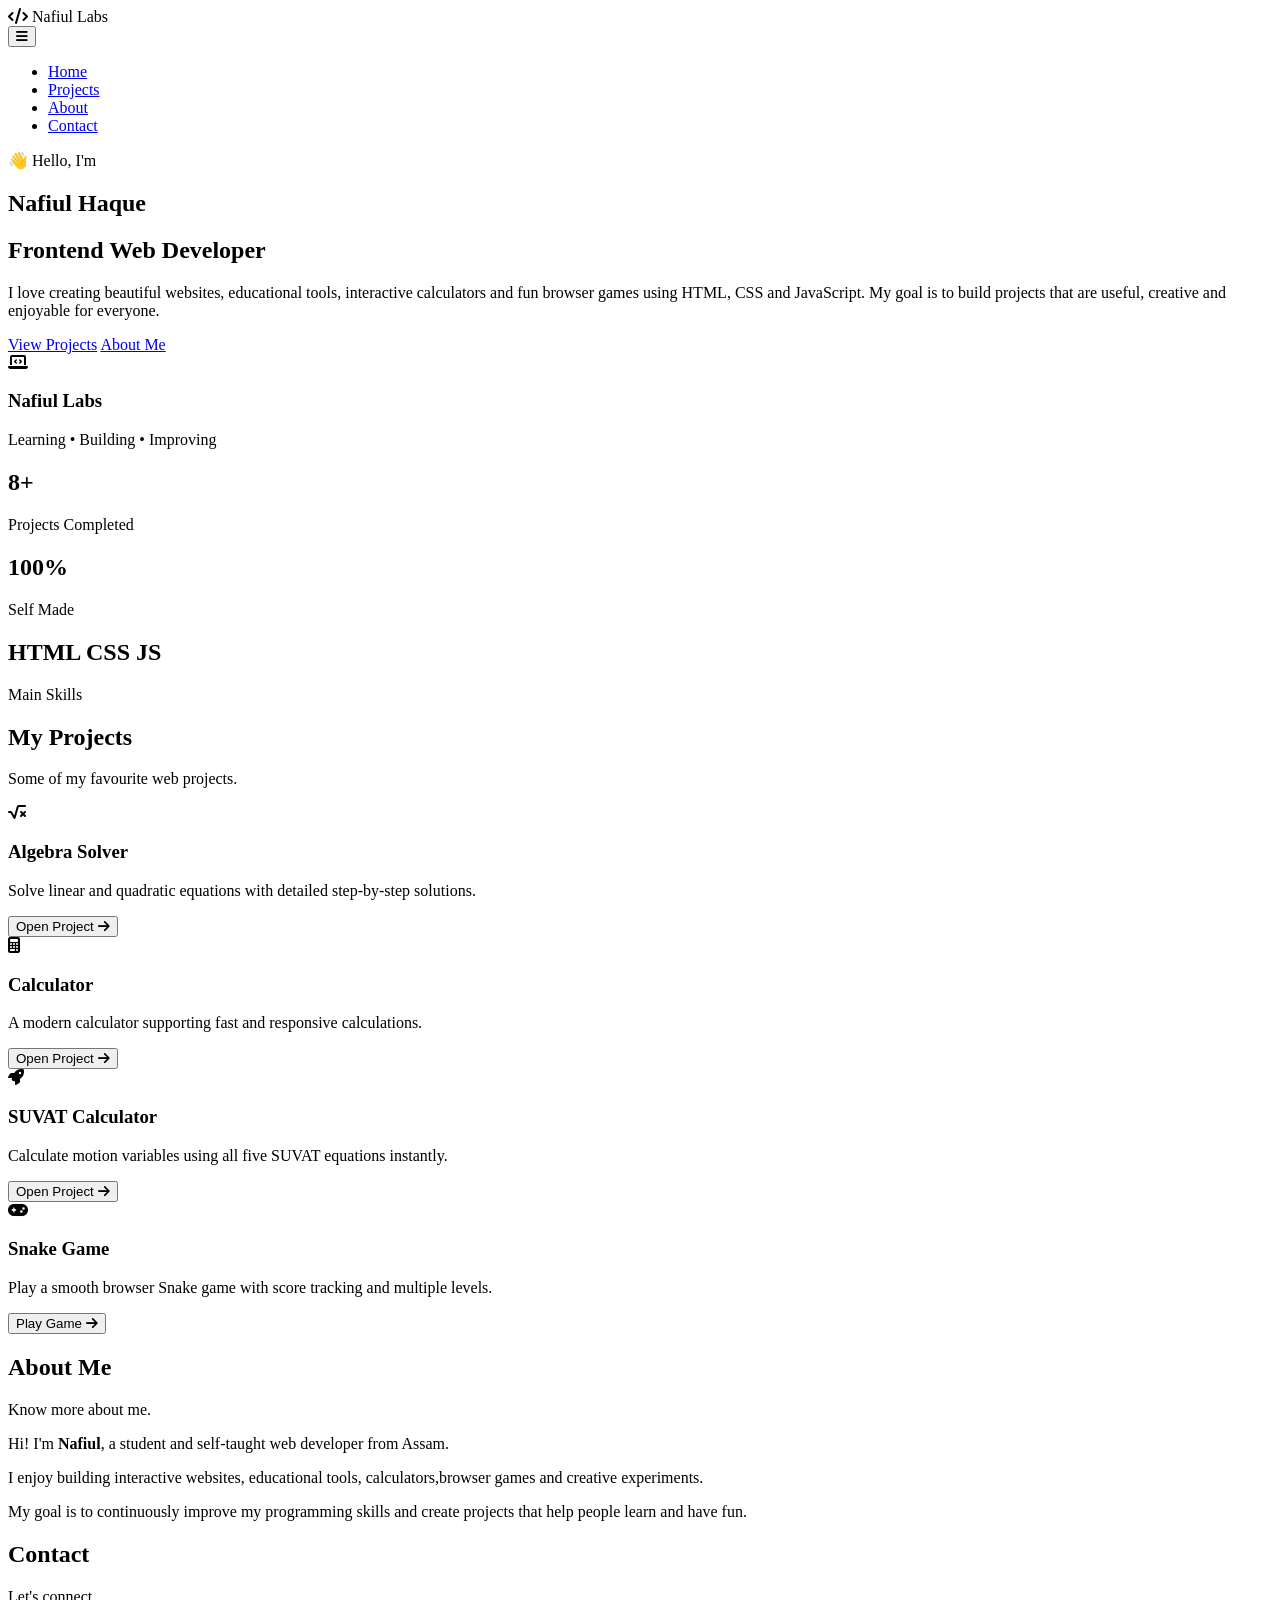
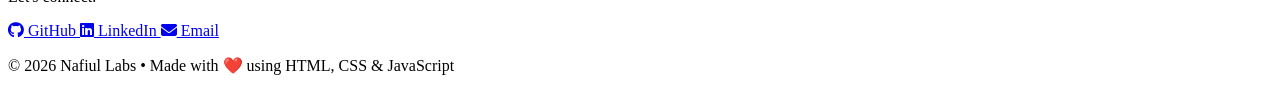
==== index.html @ af65a6b1 "Add files via upload" ====
<!DOCTYPE html>
<html lang="en">
<head>
    <meta charset="UTF-8">
    <meta name="viewport" content="width=device-width, initial-scale=1.0">

    <title>Nafiul Labs | Portfolio</title>

    <meta name="description" content="Portfolio of Nafiul - Interactive Web Developer creating calculators, games and educational web applications using HTML, CSS and JavaScript.">

    <!-- Google Font -->
    <link rel="preconnect" href="https://fonts.googleapis.com">
    <link rel="preconnect" href="https://fonts.gstatic.com" crossorigin>

    <link href="https://fonts.googleapis.com/css2?family=Poppins:wght@300;400;500;600;700;800&display=swap" rel="stylesheet">

    <!-- Font Awesome -->
    <link rel="stylesheet"
    href="https://cdnjs.cloudflare.com/ajax/libs/font-awesome/6.7.2/css/all.min.css">

    <link rel="stylesheet" href="style.css">
</head>

<body>

<header>

<nav class="navbar">

<div class="logo">

<i class="fa-solid fa-code"></i>

<span>Nafiul Labs</span>

</div>

<button class="menu-btn">
<i class="fa-solid fa-bars"></i>
</button>

<ul class="nav-links">

<li><a href="#home">Home</a></li>

<li><a href="#projects">Projects</a></li>

<li><a href="#about">About</a></li>

<li><a href="#contact">Contact</a></li>

</ul>

</nav>

</header>

<main>

<!--HERO-->

<section class="hero" id="home">

<div class="hero-text">

<p class="welcome">👋 Hello, I'm</p>

<h1>Nafiul Haque</h1>

<h2>Frontend Web Developer</h2>

<p class="hero-description">

I love creating beautiful websites, educational tools,
interactive calculators and fun browser games using
HTML, CSS and JavaScript.

My goal is to build projects that are useful,
creative and enjoyable for everyone.

</p>

<div class="hero-buttons">

<a href="#projects" class="primary-btn">View Projects</a>

<a href="#about" class="secondary-btn">About Me</a>

</div>

</div>

<div class="hero-image">

<div class="profile-card">

<div class="circle">

<i class="fa-solid fa-laptop-code"></i>

</div>

<h3>Nafiul Labs</h3>

<p>Learning • Building • Improving</p>

</div>

</div>

</section>

<!--Statistics-->

<section class="stats">

<div class="stat-box">

<h2>8+</h2>

<p>Projects Completed</p>

</div>

<div class="stat-box">
<h2>100%</h2>

<p>Self Made</p>

</div>

<div class="stat-box">

<h2>
HTML

CSS

JS
</h2>

<p>Main Skills</p>

</div>

</section>

<!--Projects-->

<section id="projects">

<div class="section-title">

<h2>My Projects</h2>

<p>Some of my favourite web projects.</p>

</div>
  <!-- Project Card 1 -->
  <div class="project-card">

    <div class="project-icon">
      <i class="fa-solid fa-square-root-variable"></i>
    </div>

    <h3>Algebra Solver</h3>

    <p>
      Solve linear and quadratic equations with
      detailed step-by-step solutions.
    </p>

    <button class="project-btn">Open Project
    <i class="fa-solid fa-arrow-right"></i>
    </button>

  </div>

<!-- Project Card 2 -->

  <div class="project-card">

    <div class="project-icon">
      <i class="fa-solid fa-calculator"></i>
    </div>

    <h3>Calculator</h3>

    <p>
      A modern calculator supporting
      fast and responsive calculations.
    </p>

    <button class="project-btn">Open Project
      <i class="fa-solid fa-arrow-right"></i>
    </button>

  </div>

<!-- Project Card 3 -->

  <div class="project-card">

    <div class="project-icon">
      <i class="fa-solid fa-rocket"></i>
    </div>

    <h3>SUVAT Calculator</h3>

    <p>
      Calculate motion variables using
      all five SUVAT equations instantly.
    </p>

    <button class="project-btn">Open Project
    <i class="fa-solid fa-arrow-right"></i>
    </button>

  </div>
  
<!-- Project Card 4 -->

  <div class="project-card">

    <div class="project-icon">
      <i class="fa-solid fa-gamepad"></i>
    </div>

    <h3>Snake Game</h3>

    <p>
      Play a smooth browser Snake game
      with score tracking and multiple levels.
    </p>

    <button class="project-btn">Play Game
      <i class="fa-solid fa-arrow-right"></i>
    </button>

  </div>

</div>

</section>

<!-- ABOUT -->

<section id="about" class="about">

  <div class="section-title">

    <h2>About Me</h2>

    <p>Know more about me.</p>

  </div>

  <div class="about-content">

    <div class="about-text">
      <p>
        Hi! I'm <strong>Nafiul</strong>, a student and
        self-taught web developer from Assam.

      </p>

      <p>
        I enjoy building interactive websites, educational tools, calculators,browser games and creative experiments.
      </p>

      <p>
        My goal is to continuously improve my
        programming skills and create projects
        that help people learn and have fun.

      </p>

    </div>

  </div>

</section>

<!-- CONTACT -->

<section id="contact" class="contact">

  <div class="section-title">

    <h2>Contact</h2>

    <p>Let's connect.</p>

  </div>

  <div class="contact-buttons">

    <a href="#" class="social-btn">

      <i class="fa-brands fa-github"></i>

            GitHub

    </a>

    <a href="#" class="social-btn">

      <i class="fa-brands fa-linkedin"></i>
      LinkedIn

    </a>

    <a href="#" class="social-btn">

      <i class="fa-solid fa-envelope"></i>
      Email
    </a>

  </div>

</section>

</main>

<!-- FOOTER -->

<footer>

  <p>
    © 2026 Nafiul Labs • Made with ❤️ using HTML, CSS & JavaScript
  </p>

</footer>

<script src="app.js"></script>

</body>
</html>
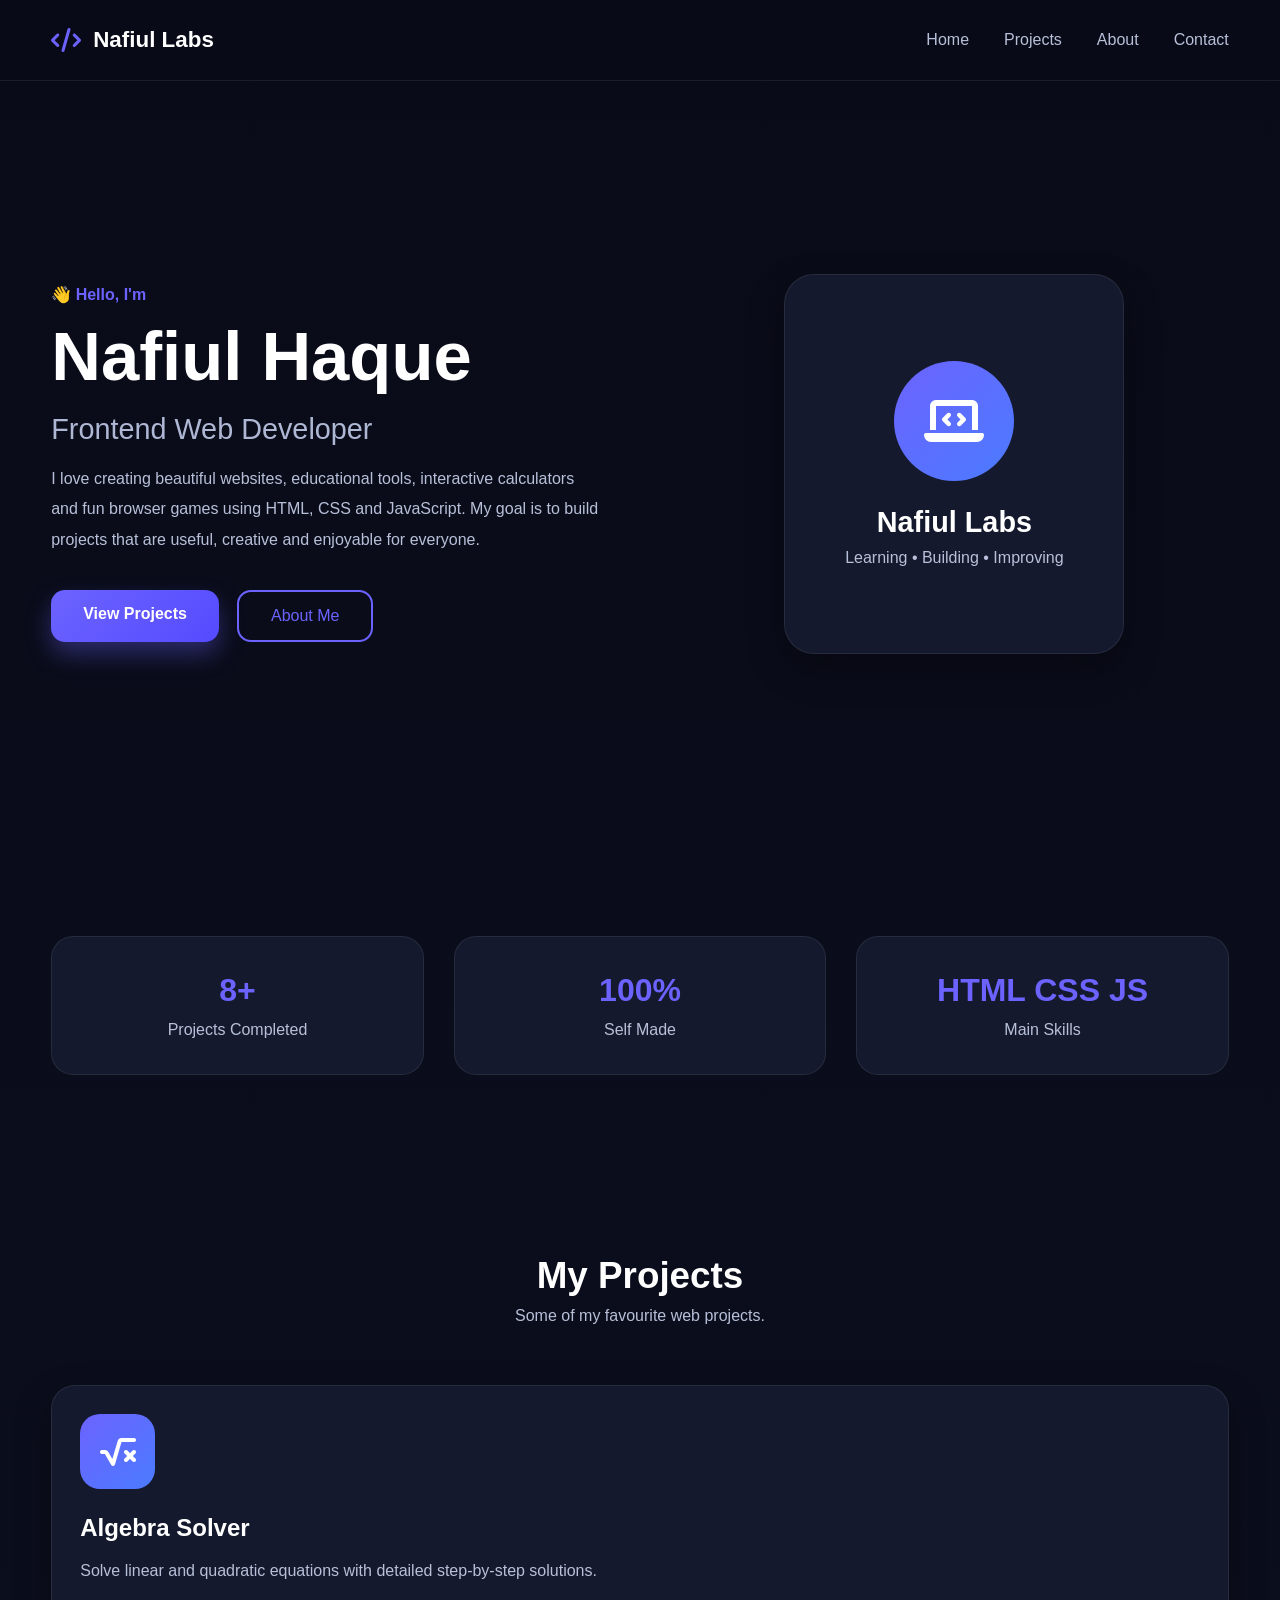
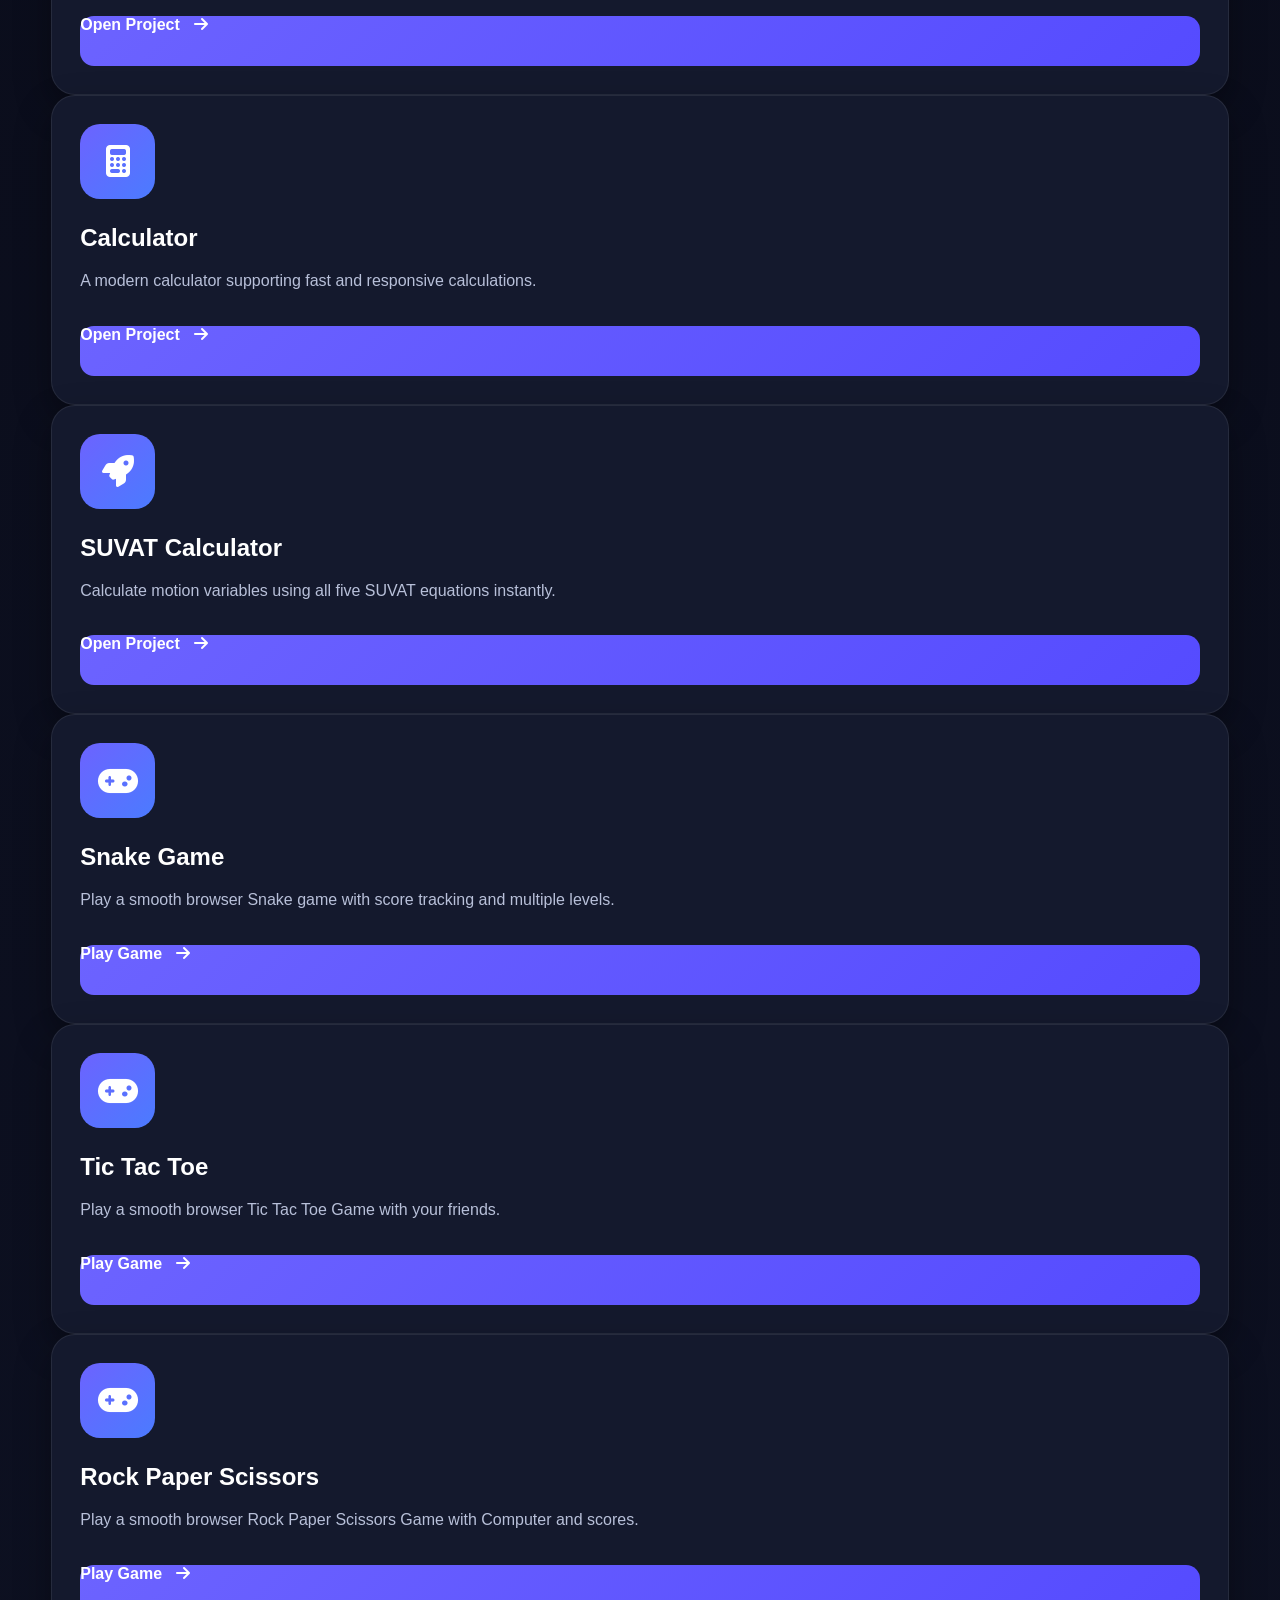
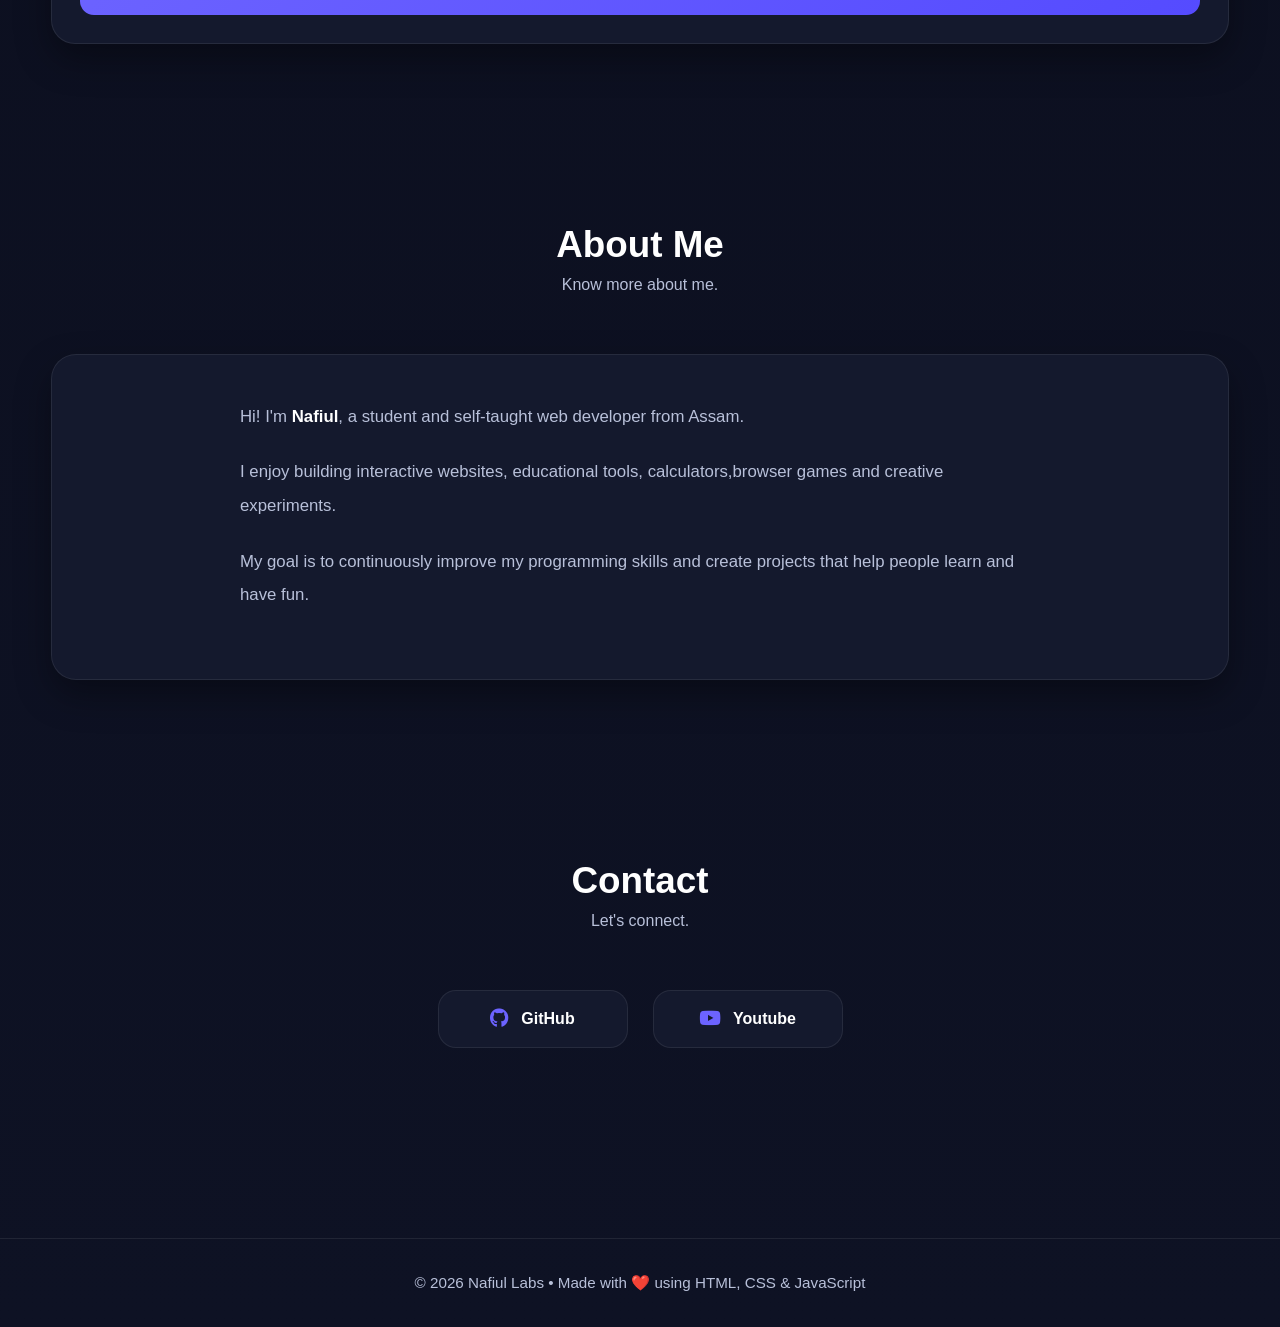
==== commit 36b7afec: "add new file" ====
--- a/index.html
+++ b/index.html
@@ -155,7 +155,7 @@
 
 <p>Some of my favourite web projects.</p>
 
-</div>
+</div id="project-grid">
   <!-- Project Card 1 -->
   <div class="project-card">
 
@@ -170,9 +170,8 @@
       detailed step-by-step solutions.
     </p>
 
-    <button class="project-btn">Open Project
-    <i class="fa-solid fa-arrow-right"></i>
-    </button>
+    <a href="algebra.html" class="project-btn">Open Project
+    <i class="fa-solid fa-arrow-right"></i></a>
 
   </div>
 
@@ -191,9 +190,8 @@
       fast and responsive calculations.
     </p>
 
-    <button class="project-btn">Open Project
-      <i class="fa-solid fa-arrow-right"></i>
-    </button>
+    <a href="cal.html" class="project-btn">Open Project
+      <i class="fa-solid fa-arrow-right"></i></a>
 
   </div>
 
@@ -212,9 +210,8 @@
       all five SUVAT equations instantly.
     </p>
 
-    <button class="project-btn">Open Project
-    <i class="fa-solid fa-arrow-right"></i>
-    </button>
+    <a href="suvat.html" class="project-btn">Open Project
+    <i class="fa-solid fa-arrow-right"></i></a>
 
   </div>
   
@@ -229,15 +226,52 @@
     <h3>Snake Game</h3>
 
     <p>
-      Play a smooth browser Snake game
-      with score tracking and multiple levels.
-    </p>
-
-    <button class="project-btn">Play Game
-      <i class="fa-solid fa-arrow-right"></i>
-    </button>
-
-  </div>
+      Play a smooth browser Snake game with score tracking and multiple levels.
+    </p>
+
+    <a href="snakeGame.html" class="project-btn">Play Game
+      <i class="fa-solid fa-arrow-right"></i></a>
+
+  </div>
+  
+  <!-- Project Card 5 -->
+
+  <div class="project-card">
+
+    <div class="project-icon">
+      <i class="fa-solid fa-gamepad"></i>
+    </div>
+
+    <h3>Tic Tac Toe</h3>
+
+    <p>
+      Play a smooth browser Tic Tac Toe Game with your friends.
+    </p>
+
+    <a href="tic.html" class="project-btn">Play Game
+      <i class="fa-solid fa-arrow-right"></i></a>
+
+  </div>
+  
+  <!-- Project Card 6 -->
+
+  <div class="project-card">
+
+    <div class="project-icon">
+      <i class="fa-solid fa-gamepad"></i>
+    </div>
+
+    <h3>Rock Paper Scissors</h3>
+
+    <p>
+      Play a smooth browser Rock Paper Scissors Game with Computer and scores.
+    </p>
+
+    <a href="rock.html" class="project-btn">Play Game
+      <i class="fa-solid fa-arrow-right"></i></a>
+
+  </div>
+
 
 </div>
 
@@ -295,7 +329,8 @@
 
   <div class="contact-buttons">
 
-    <a href="#" class="social-btn">
+    <a href="https://github.com/nafiulhaque419-sudo" target="_blank"
+   rel="noopener noreferrer" class="social-btn">
 
       <i class="fa-brands fa-github"></i>
 
@@ -303,18 +338,18 @@
 
     </a>
 
-    <a href="#" class="social-btn">
-
-      <i class="fa-brands fa-linkedin"></i>
-      LinkedIn
+    <a href="https://www.youtube.com/@NafiulHaque-k4j" target="_blank" rel="noopener noreferrer" class="social-btn">
+
+      <i class="fa-brands fa-youtube"></i>
+      Youtube
 
     </a>
 
-    <a href="#" class="social-btn">
+    <!--<a href="#" class="social-btn">
 
       <i class="fa-solid fa-envelope"></i>
       Email
-    </a>
+    </a>-->
 
   </div>
 
--- a/style.css
+++ b/style.css
@@ -0,0 +1,1069 @@
+*{
+    margin:0;
+    padding:0;
+    box-sizing:border-box;
+}
+
+html{
+    scroll-behavior:smooth;
+}
+
+:root{
+
+    --bg:#090B18;
+    --surface:#14192D;
+    --surface-light:#1B2140;
+
+    --primary:#6C63FF;
+    --primary-dark:#554BFF;
+
+    --text:#FFFFFF;
+    --text-light:#B8C0D9;
+
+    --border:rgba(255,255,255,.08);
+
+    --shadow:0 15px 35px rgba(0,0,0,.35);
+
+    --radius:20px;
+
+    --transition:.35s ease;
+}
+
+body{
+
+    background:linear-gradient(180deg,#090B18,#0E1224);
+
+    color:var(--text);
+
+    font-family:"Poppins",sans-serif;
+
+    overflow-x:hidden;
+
+}
+
+/* GLOBAL */
+
+section{
+
+    width:min(1200px,92%);
+
+    margin:auto;
+
+    padding:90px 0;
+
+}
+
+a{
+
+    color:inherit;
+
+    text-decoration:none;
+
+}
+
+button{
+
+    font-family:inherit;
+
+    border:none;
+
+    cursor:pointer;
+
+}
+
+.section-title{
+
+    text-align:center;
+
+    margin-bottom:60px;
+
+}
+
+.section-title h2{
+
+    font-size:2.3rem;
+
+    margin-bottom:10px;
+
+}
+
+.section-title p{
+
+    color:var(--text-light);
+
+}
+
+/* NAVBAR */
+
+header{
+
+    position:sticky;
+
+    top:0;
+
+    z-index:1000;
+
+    backdrop-filter:blur(20px);
+
+    background:rgba(9,11,24,.75);
+
+    border-bottom:1px solid var(--border);
+
+}
+
+.navbar{
+
+    width:min(1200px,92%);
+
+    height:80px;
+
+    margin:auto;
+
+    display:flex;
+
+    justify-content:space-between;
+
+    align-items:center;
+
+}
+
+.logo{
+
+    display:flex;
+
+    align-items:center;
+
+    gap:12px;
+
+    font-size:1.4rem;
+
+    font-weight:700;
+
+}
+
+.logo i{
+
+    color:var(--primary);
+
+    font-size:1.5rem;
+
+}
+
+.nav-links{
+
+    display:flex;
+
+    gap:35px;
+
+    list-style:none;
+
+}
+
+.nav-links a{
+
+    color:var(--text-light);
+
+    transition:var(--transition);
+
+    font-weight:500;
+
+}
+
+.nav-links a:hover{
+
+    color:white;
+
+}
+
+.menu-btn{
+
+    display:none;
+
+    width:45px;
+
+    height:45px;
+
+    border-radius:12px;
+
+    background:var(--surface);
+
+    color:white;
+
+    font-size:1.1rem;
+
+}
+
+/* HERO */
+
+.hero{
+
+    min-height:85vh;
+
+    display:grid;
+
+    grid-template-columns:1fr 1fr;
+
+    align-items:center;
+
+    gap:80px;
+
+}
+
+.welcome{
+
+    color:var(--primary);
+
+    font-weight:600;
+
+    margin-bottom:15px;
+
+}
+
+.hero h1{
+
+    font-size:3.8rem;
+
+    line-height:1.1;
+
+}
+
+.hero h2{
+
+    margin:18px 0;
+
+    font-size:1.7rem;
+
+    color:#AEB7D4;
+
+    font-weight:500;
+
+}
+
+.hero-description{
+
+    color:var(--text-light);
+
+    line-height:1.9;
+
+    max-width:550px;
+
+    margin-bottom:35px;
+
+}
+
+/* BUTTONS */
+
+.hero-buttons{
+
+    display:flex;
+
+    gap:18px;
+
+    flex-wrap:wrap;
+
+}
+
+.primary-btn{
+
+    background:linear-gradient(
+    135deg,
+    var(--primary),
+    var(--primary-dark));
+
+    color:white;
+
+    padding:15px 32px;
+
+    border-radius:14px;
+
+    font-weight:600;
+
+    transition:var(--transition);
+
+    box-shadow:0 12px 25px rgba(108,99,255,.35);
+
+}
+
+.primary-btn:hover{
+
+    transform:translateY(-5px);
+
+}
+
+.secondary-btn{
+
+    border:2px solid var(--primary);
+
+    color:var(--primary);
+
+    padding:15px 32px;
+
+    border-radius:14px;
+
+    transition:var(--transition);
+
+}
+
+.secondary-btn:hover{
+
+    background:var(--primary);
+
+    color:white;
+
+}
+
+/* HERO CARD */
+
+.hero-image{
+
+    display:flex;
+
+    justify-content:center;
+
+}
+
+.profile-card{
+
+    width:340px;
+
+    height:380px;
+
+    border-radius:30px;
+
+    background:var(--surface);
+
+    border:1px solid var(--border);
+
+    display:flex;
+
+    flex-direction:column;
+
+    justify-content:center;
+
+    align-items:center;
+
+    box-shadow:var(--shadow);
+
+    transition:.4s;
+
+}
+
+.profile-card:hover{
+
+    transform:translateY(-10px);
+
+}
+
+.circle{
+
+    width:120px;
+
+    height:120px;
+
+    border-radius:50%;
+
+    display:flex;
+
+    justify-content:center;
+
+    align-items:center;
+
+    background:linear-gradient(
+    135deg,
+    var(--primary),
+    #4B7BFF);
+
+    margin-bottom:25px;
+
+}
+
+.circle i{
+
+    font-size:3rem;
+
+}
+
+.profile-card h3{
+
+    font-size:1.8rem;
+
+    margin-bottom:10px;
+
+}
+
+.profile-card p{
+
+    color:var(--text-light);
+
+}
+
+/* STATISTICS */
+
+.stats{
+
+    display:grid;
+
+    grid-template-columns:repeat(3,1fr);
+
+    gap:30px;
+
+}
+
+.stat-box{
+
+    background:var(--surface);
+
+    border:1px solid var(--border);
+
+    border-radius:22px;
+
+    padding:35px;
+
+    text-align:center;
+
+    transition:var(--transition);
+
+}
+
+.stat-box:hover{
+
+    transform:translateY(-8px);
+
+    box-shadow:var(--shadow);
+
+}
+
+.stat-box h2{
+
+    color:var(--primary);
+
+    font-size:2rem;
+
+    margin-bottom:12px;
+
+}
+
+.stat-box p{
+
+    color:var(--text-light);
+
+}
+
+/* PROJECTS */
+
+.projects-grid{
+
+    display:flex;
+
+    gap:30px;
+
+    overflow-x:auto;
+
+    overflow-y:hidden;
+
+    padding:10px 5px 25px;
+
+    scroll-behavior:smooth;
+
+    scroll-snap-type:x mandatory;
+
+}
+
+.projects-grid::-webkit-scrollbar{
+
+    height:10px;
+
+}
+
+.projects-grid::-webkit-scrollbar-track{
+
+    background:#12182B;
+
+    border-radius:20px;
+
+}
+
+.projects-grid::-webkit-scrollbar-thumb{
+
+    background:var(--primary);
+
+    border-radius:20px;
+
+}
+
+.projects-grid::-webkit-scrollbar-thumb:hover{
+
+    background:var(--primary-dark);
+
+}
+
+.project-card{
+
+    flex:0 0 320px;
+
+    background:var(--surface);
+
+    border:1px solid var(--border);
+
+    border-radius:24px;
+
+    padding:28px;
+
+    scroll-snap-align:start;
+
+    display:flex;
+
+    flex-direction:column;
+
+    transition:var(--transition);
+
+    box-shadow:var(--shadow);
+
+}
+
+.project-card:hover{
+
+    transform:translateY(-12px);
+
+    border-color:rgba(108,99,255,.6);
+
+}
+
+.project-icon{
+
+    width:75px;
+
+    height:75px;
+
+    border-radius:20px;
+
+    background:linear-gradient(
+    135deg,
+    var(--primary),
+    #4B7BFF);
+
+    display:flex;
+
+    justify-content:center;
+
+    align-items:center;
+
+    margin-bottom:25px;
+
+}
+
+.project-icon i{
+
+    font-size:2rem;
+
+    color:white;
+
+}
+
+.project-card h3{
+
+    font-size:1.5rem;
+
+    margin-bottom:15px;
+
+}
+
+.project-card p{
+
+    color:var(--text-light);
+
+    line-height:1.8;
+
+    flex:1;
+
+}
+
+.project-btn{
+
+    margin-top:30px;
+
+    width:100%;
+
+    height:50px;
+
+    border-radius:14px;
+
+    background:linear-gradient(
+    135deg,
+    var(--primary),
+    var(--primary-dark));
+
+    color:white;
+
+    font-size:1rem;
+
+    font-weight:600;
+
+    transition:var(--transition);
+
+}
+
+.project-btn:hover{
+
+    transform:scale(1.04);
+
+    box-shadow:0 15px 30px rgba(108,99,255,.35);
+
+}
+
+.project-btn i{
+
+    margin-left:10px;
+
+}
+
+/* About */
+
+.about-content{
+
+    background:var(--surface);
+
+    border-radius:25px;
+
+    padding:45px;
+
+    border:1px solid var(--border);
+
+    box-shadow:var(--shadow);
+
+}
+
+.about-text{
+
+    max-width:800px;
+
+    margin:auto;
+
+}
+
+.about-text p{
+
+    color:var(--text-light);
+
+    line-height:2;
+
+    margin-bottom:22px;
+
+    font-size:1.05rem;
+
+}
+
+.about-text strong{
+
+    color:white;
+
+}
+
+/* Contact */
+
+.contact-buttons{
+
+    display:flex;
+
+    justify-content:center;
+
+    gap:25px;
+
+    flex-wrap:wrap;
+
+}
+
+.social-btn{
+
+    width:190px;
+
+    height:58px;
+
+    background:var(--surface);
+
+    border:1px solid var(--border);
+
+    border-radius:18px;
+
+    display:flex;
+
+    align-items:center;
+
+    justify-content:center;
+
+    gap:12px;
+
+    transition:var(--transition);
+
+    color:white;
+
+    font-weight:600;
+
+}
+
+.social-btn i{
+
+    font-size:1.2rem;
+
+    color:var(--primary);
+
+}
+
+.social-btn:hover{
+
+    transform:translateY(-8px);
+
+    background:var(--primary);
+
+}
+
+.social-btn:hover i{
+
+    color:white;
+
+}
+
+/* FOOTER */
+
+footer{
+
+    margin-top:80px;
+
+    padding:35px;
+
+    text-align:center;
+
+    border-top:1px solid var(--border);
+
+    color:var(--text-light);
+
+}
+
+footer p{
+
+    font-size:.95rem;
+
+}
+
+/* SMALL ANIMATIONS */
+
+.project-card,
+.profile-card,
+.stat-box,
+.social-btn{
+
+    transition:.35s ease;
+
+}
+
+.project-card:hover,
+.profile-card:hover,
+.stat-box:hover,
+.social-btn:hover{
+
+    transform:translateY(-10px);
+
+}
+
+::selection{
+
+    background:var(--primary);
+
+    color:white;
+
+}
+
+/* MOBILE (0px - 768px) */
+
+@media (max-width:768px){
+
+    section{
+        width:92%;
+        padding:70px 0;
+    }
+
+    /* Navbar */
+
+    .navbar{
+        height:70px;
+    }
+
+    .menu-btn{
+        display:block;
+    }
+
+    .nav-links{
+
+        position:absolute;
+
+        top:70px;
+        left:0;
+
+        width:100%;
+
+        background:rgba(9,11,24,.98);
+
+        display:none;
+
+        flex-direction:column;
+
+        align-items:center;
+
+        gap:25px;
+
+        padding:30px 0;
+
+        border-top:1px solid var(--border);
+    }
+
+    .nav-links.active{
+        display:flex;
+    }
+
+    /* Hero */
+
+    .hero{
+
+        grid-template-columns:1fr;
+
+        gap:50px;
+
+        text-align:center;
+
+        min-height:auto;
+
+    }
+
+    .hero h1{
+        font-size:2.6rem;
+    }
+
+    .hero h2{
+        font-size:1.25rem;
+    }
+
+    .hero-description{
+        margin:auto;
+        margin-bottom:30px;
+    }
+
+    .hero-buttons{
+
+        justify-content:center;
+
+    }
+
+    .primary-btn,
+    .secondary-btn{
+
+        width:100%;
+
+        max-width:260px;
+
+        text-align:center;
+    }
+
+    .profile-card{
+
+        width:100%;
+        max-width:320px;
+
+        height:340px;
+    }
+
+    /* Statistics */
+
+    .stats{
+
+        grid-template-columns:1fr;
+
+    }
+
+    /* Projects */
+
+    .projects-grid{
+
+        gap:20px;
+
+        padding-bottom:15px;
+
+    }
+
+    .project-card{
+
+        flex:0 0 280px;
+
+    }
+
+    /* Contact */
+
+    .contact-buttons{
+
+        flex-direction:column;
+
+        align-items:center;
+
+    }
+
+    .social-btn{
+
+        width:100%;
+
+        max-width:320px;
+
+    }
+
+}
+
+
+/* TABLET (769px - 1024px) */
+
+@media (min-width:769px) and (max-width:1024px){
+
+    section{
+
+        width:90%;
+
+    }
+
+    .hero{
+
+        grid-template-columns:1fr;
+
+        text-align:center;
+
+        gap:60px;
+
+    }
+
+    .hero-description{
+
+        margin:auto;
+
+    }
+
+    .hero-buttons{
+
+        justify-content:center;
+
+    }
+
+    .profile-card{
+
+        width:360px;
+
+        margin:auto;
+
+    }
+
+    .stats{
+
+        grid-template-columns:repeat(3,1fr);
+
+        gap:20px;
+
+    }
+
+    .project-card{
+
+        flex:0 0 330px;
+
+    }
+
+}
+
+
+/*  DESKTOP (1025px+) */
+
+@media (min-width:1025px){
+
+    .menu-btn{
+
+        display:none;
+
+    }
+
+    .hero h1{
+
+        font-size:4.3rem;
+
+    }
+
+    .hero h2{
+
+        font-size:1.8rem;
+
+    }
+
+    .project-card{
+
+        flex:0 0 340px;
+
+    }
+
+    .projects-grid{
+
+        padding-bottom:20px;
+
+    }
+
+}
+
+
+/* EXTRA EFFECTS */
+
+img{
+
+    max-width:100%;
+
+    display:block;
+
+}
+
+button{
+
+    transition:.3s ease;
+
+}
+
+button:active{
+
+    transform:scale(.96);
+
+}
+
+a{
+
+    transition:.3s ease;
+
+}
+
+.project-card:hover .project-icon{
+
+    transform:rotate(10deg) scale(1.08);
+
+    transition:.35s ease;
+
+}
+
+.profile-card:hover .circle{
+
+    transform:scale(1.08);
+
+    transition:.35s ease;
+
+}
+
+.stat-box:hover h2{
+
+    transform:scale(1.08);
+
+    transition:.35s ease;
+
+}
+
+footer{
+
+    margin-top:100px;
+
+}
